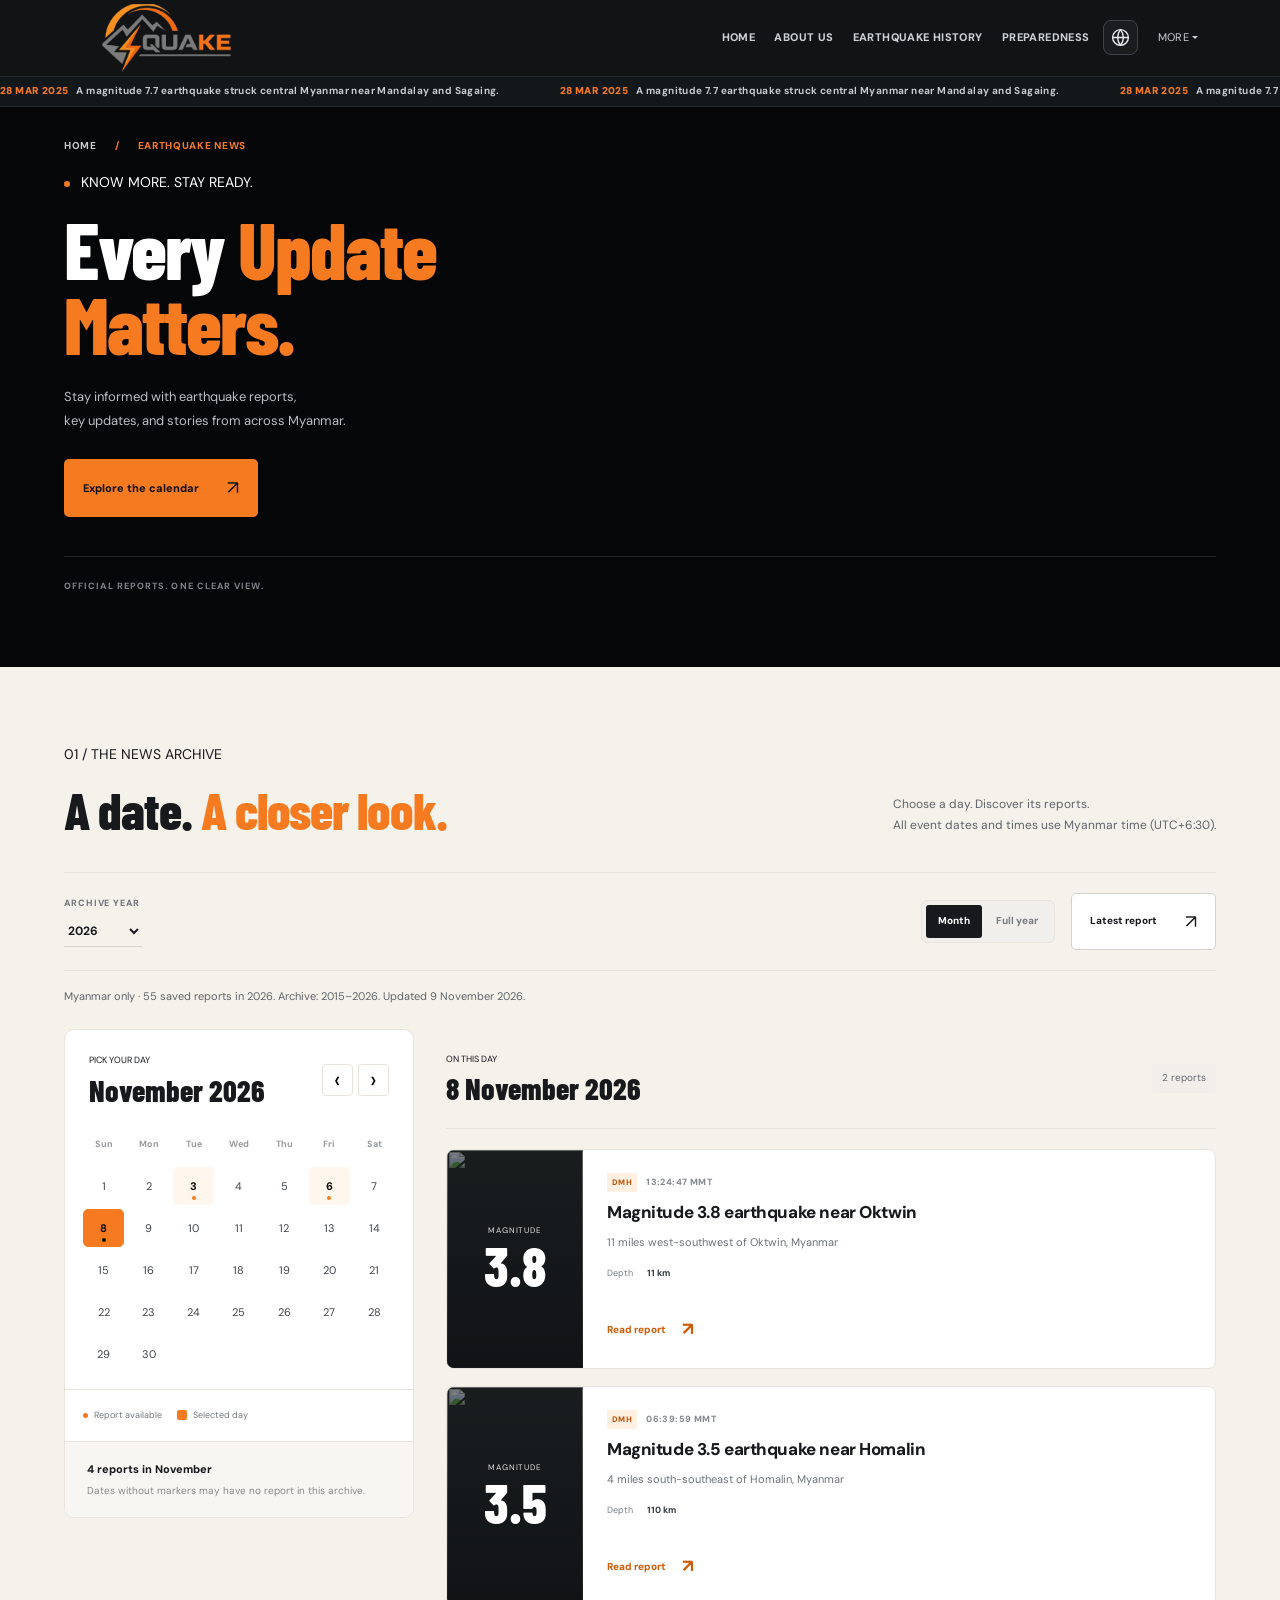
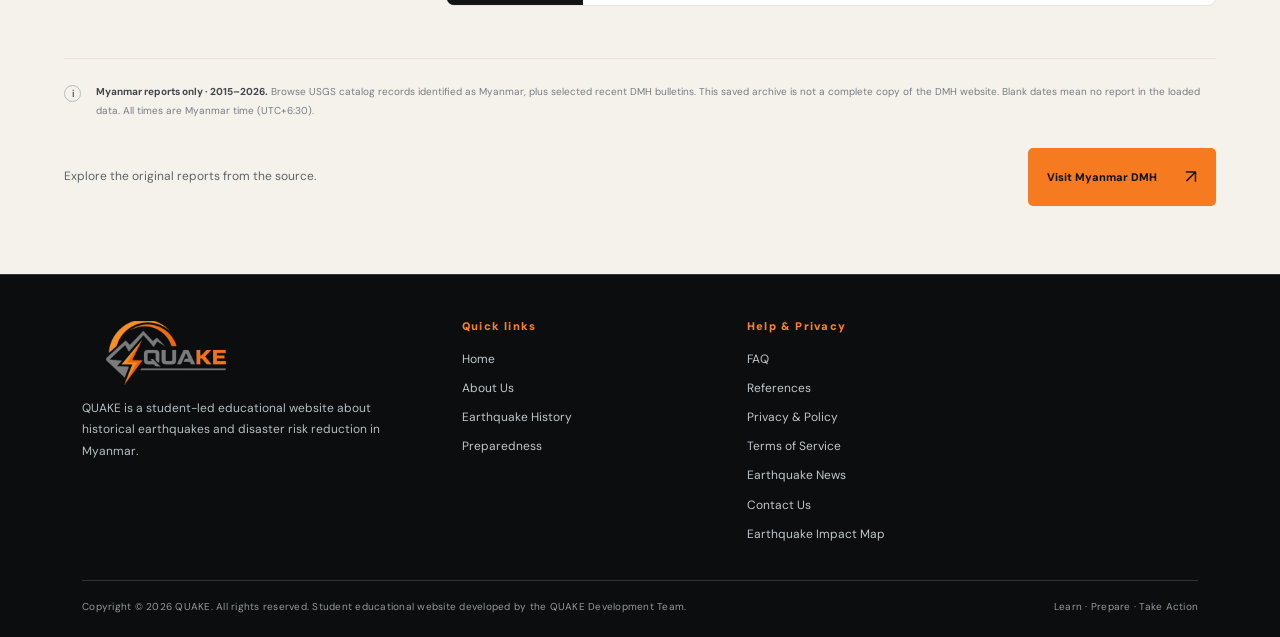
==== earthquake-news.html @ 5ae2f091 "v1.0" ====
<!DOCTYPE html>
<html lang="en">
<head>
  <link href="https://cdn.jsdelivr.net/npm/bootstrap@5.3.3/dist/css/bootstrap.min.css" rel="stylesheet">

  <meta charset="UTF-8"/>
  <meta name="viewport" content="width=device-width, initial-scale=1.0"/>
  <meta name="description" content="Explore Myanmar earthquake reports by date with the QUAKE news calendar."/>
  <title>Earthquake News | QUAKE</title>

  <!-- Fonts and page styles -->
  <link rel="preconnect" href="https://fonts.googleapis.com"/>
  <link rel="preconnect" href="https://fonts.gstatic.com" crossorigin/>
  <link href="https://fonts.googleapis.com/css2?family=Barlow+Condensed:wght@600;700;800;900&amp;family=DM+Sans:wght@400;500;600;700;800&amp;display=swap" rel="stylesheet"/>
  <link href="earthquake-news.css" rel="stylesheet"/>

  <!-- Load the report data before the calendar functions. -->
  <script src="earthquake-data.js" defer></script>
  <script src="earthquake-news.js" defer></script>
  <link href="site-shell.css" rel="stylesheet">
  <link href="Fav.png" rel="icon" type="image/png">
  <script src="site-shell.js" defer></script>
  <script src="new-page-translations.js" defer></script>
</head>

<body data-page="earthquake-news.html">
<header class="site-header" id="quakeHeader">
      <nav aria-label="Main navigation" class="navbar navbar-expand-lg navbar-dark" data-i18n-aria="navLabel">
        <div class="container site-container quake-nav-shell">
          <a aria-label="QUAKE homepage" class="navbar-brand brand-slot" href="index.html">
            <img alt="QUAKE logo" class="brand-logo" src="PBL_Logo_trim.png"/>
          </a>
          <button aria-controls="mainNavbar" aria-expanded="false" aria-label="Toggle navigation" class="navbar-toggler custom-toggler" data-bs-target="#mainNavbar" data-bs-toggle="collapse" type="button">
            <span class="navbar-toggler-icon"></span>
          </button>
          <div class="collapse navbar-collapse" id="mainNavbar">
            <ul class="navbar-nav ms-auto align-items-lg-center">
              <li class="nav-item">
                <a class="nav-link" data-i18n="navHome" data-shell-key="home" href="index.html">Home</a>
              </li>
              <li class="nav-item">
                <a class="nav-link" data-i18n="navAbout" data-shell-key="about" href="about.html">About Us</a>
              </li>
              <li class="nav-item">
                <a class="nav-link" data-i18n="navHistory" data-shell-key="history" href="earthquake-history.html">Earthquake History</a>
              </li>
              <li class="nav-item nav-item--with-language">
                <a class="nav-link" data-i18n="navPreparedness" data-shell-key="preparedness" href="preparedness.html">Preparedness</a>
                <div aria-label="Language selector" class="lang-picker">
                  <button aria-expanded="false" aria-label="Change language" class="lang-button" type="button">
                    <svg aria-hidden="true" class="language-icon" focusable="false" viewbox="0 0 24 24">
                      <circle cx="12" cy="12" r="9"></circle>
                      <path d="M3 12h18M12 3a14 14 0 0 1 0 18M12 3a14 14 0 0 0 0 18"></path>
                    </svg>
                  </button>
                  <div aria-label="Language options" class="lang-menu" role="menu">
                    <button aria-checked="true" class="lang-option active" data-lang="en" role="menuitemradio" type="button">
                      <svg aria-hidden="true" class="flag flag--gb" focusable="false" viewbox="0 0 24 16">
                        <rect fill="#012169" height="16" width="24"></rect>
                        <path d="M0 0h3.5L24 12.5V16h-3.5L0 3.5zM24 0h-3.5L0 12.5V16h3.5L24 3.5z" fill="#fff"></path>
                        <path d="M0 0h1.7L24 13.6V16h-1.7L0 2.4zM24 0h-1.7L0 13.6V16h1.7L24 2.4z" fill="#c8102e"></path>
                        <path d="M9 0h6v16H9zM0 5h24v6H0z" fill="#fff"></path>
                        <path d="M10.2 0h3.6v16h-3.6zM0 6.2h24v3.6H0z" fill="#c8102e"></path></svg><span>English</span>
                    </button>
                    <button aria-checked="false" class="lang-option" data-lang="mm" role="menuitemradio" type="button">
                      <svg aria-hidden="true" class="flag flag--mm" focusable="false" viewbox="0 0 24 16">
                        <rect fill="#fecb00" height="5.34" width="24"></rect>
                        <rect fill="#34b233" height="5.34" width="24" y="5.33"></rect>
                        <rect fill="#ea2839" height="5.34" width="24" y="10.66"></rect>
                        <path d="m12 2.8 2.1 4.25 4.7.68-3.4 3.32.8 4.68-4.2-2.2-4.2 2.2.8-4.68-3.4-3.32 4.7-.68z" fill="#fff"></path></svg><span>Myanmar</span>
                    </button>
                  </div>
                </div>
              </li>
              <li class="nav-item dropdown">
                <button aria-expanded="false" class="nav-link dropdown-toggle" data-bs-toggle="dropdown" data-i18n="navMore" data-shell-key="more" id="moreMenu" type="button">
                  More
                </button>
                <ul aria-labelledby="moreMenu" class="dropdown-menu dropdown-menu-end">
                  <li>
                    <a class="dropdown-item" data-i18n="navFaq" data-shell-key="faq" href="faq.html">FAQ</a>
                  </li>
                  <li>
                    <a class="dropdown-item" data-i18n="navReferences" data-shell-key="references" href="references.html">References</a>
                  </li>
                  <li>
                    <a class="dropdown-item" data-i18n="navPrivacy" data-shell-key="privacy" href="privacy-policy.html">Privacy &amp; Policy</a>
                  </li>
                  <li><a aria-current="page" class="dropdown-item active" data-shell-key="news" href="earthquake-news.html">Earthquake News</a></li>
                  <li><a class="dropdown-item" data-shell-key="contact" href="contact.html">Contact Us</a></li>
                </ul>
              </li>
            </ul>
          </div>
        </div>
      </nav>
      <div aria-label="Historical earthquake fact" class="news-ticker">
        <div class="news-ticker-track">
          <span><strong>28 MAR 2025</strong> A magnitude 7.7 earthquake struck
            central Myanmar near Mandalay and Sagaing.</span><span aria-hidden="true"><strong>28 MAR 2025</strong> A magnitude 7.7 earthquake struck
            central Myanmar near Mandalay and Sagaing.</span>
        </div>
      </div>
    </header>
  <main>
    <!-- HERO: JavaScript fades between these images automatically. -->
    <section class="news-hero" aria-labelledby="heroTitle">
      <div class="hero-images" aria-hidden="true">
        <div
          class="hero-image is-active"
          style="background-image: url(img/report-3.jpg)"
        ></div>
        <div
          class="hero-image"
          style="background-image: url('img/report-1.jpg')"
        ></div>
        <div
          class="hero-image"
          style="background-image: url('img/report-2.jpg')"
        ></div>
      </div>

      <div class="wrap hero-content">
        <div class="breadcrumb">
          <a href="index.html">Home</a>
          <span>/</span>
          <span>Earthquake News</span>
        </div>

        <p class="eyebrow">
          <span class="dot" aria-hidden="true"></span>
          KNOW MORE. STAY READY.
        </p>

        <h1 id="heroTitle">
          Every <em>Update<br/>Matters.</em>
        </h1>

        <p class="hero-description">
          Stay informed with earthquake reports,<br class="desktop-break"/>
          key updates, and stories from across Myanmar.
        </p>

        <a class="button orange" href="#archive">
          Explore the calendar
          <span aria-hidden="true">↗</span>
        </a>

        <div class="hero-bottom">
          <span>OFFICIAL REPORTS. ONE CLEAR VIEW.</span>
        </div>
      </div>
    </section>

    <!-- ARCHIVE HEADING AND CONTROLS -->
    <section class="archive-section wrap" id="archive" aria-labelledby="archiveTitle">
      <div class="section-intro">
        <div>
          <p class="eyebrow">01 / THE NEWS ARCHIVE</p>
          <h2 id="archiveTitle">A date. <span>A closer look.</span></h2>
        </div>

        <p>
          Choose a day. Discover its reports.<br/>
          All event dates and times use Myanmar time (UTC+6:30).
        </p>
      </div>

      <div class="archive-toolbar">
        <div class="field">
          <label for="yearSelect">Archive year</label>
          <select id="yearSelect">
            <option>2026</option>
            <option>2025</option>
            <option>2024</option>
            <option>2023</option>
            <option>2022</option>
            <option>2021</option>
            <option>2020</option>
            <option>2019</option>
            <option>2018</option>
            <option>2017</option>
            <option>2016</option>
            <option>2015</option>
          </select>
        </div>

        <div class="view-switch" role="group" aria-label="Calendar view">
          <button id="monthView" type="button" aria-pressed="true">Month</button>
          <button id="yearView" type="button" aria-pressed="false">Full year</button>
        </div>

        <button id="latestButton" class="button outline" type="button">
          Latest report
          <span aria-hidden="true">↗</span>
        </button>
      </div>

      <div class="coverage" id="coverage" role="status"></div>

      <!-- CALENDAR AND SELECTED REPORTS -->
      <div class="archive-layout">
        <aside class="calendar-panel" aria-label="Choose a report date">
          <div class="calendar-header">
            <div>
              <p class="eyebrow">PICK YOUR DAY</p>
              <h3 id="calendarHeading"></h3>
            </div>

            <div class="calendar-navigation">
              <button id="calendarPrev" type="button" aria-label="Previous month">‹</button>
              <button id="calendarNext" type="button" aria-label="Next month">›</button>
            </div>
          </div>

          <div id="calendarContainer"></div>

          <div class="calendar-legend">
            <span>
              <i class="legend-dot" aria-hidden="true"></i>
              Report available
            </span>
            <span>
              <i class="legend-selected" aria-hidden="true"></i>
              Selected day
            </span>
          </div>

          <div class="calendar-summary">
            <span id="monthCount"></span>
            <small>Dates without markers may have no report in this archive.</small>
          </div>
        </aside>

        <section class="results" aria-labelledby="resultsHeading">
          <div class="results-header">
            <div>
              <p class="eyebrow">ON THIS DAY</p>
              <h3 id="resultsHeading"></h3>
            </div>
            <span id="resultCount" class="count"></span>
          </div>

          <div id="reports" aria-live="polite" aria-atomic="true"></div>
          <div id="pagination" class="pagination" aria-label="Report pages"></div>
        </section>
      </div>

      <!-- SOURCE INFORMATION -->
      <div class="source-note">
        <span class="source-mark" aria-hidden="true">i</span>
        <p>
          <strong>Myanmar reports only · 2015–2026.</strong>
          Browse USGS catalog records identified as Myanmar, plus selected recent DMH bulletins.
          This saved archive is not a complete copy of the DMH website.
          Blank dates mean no report in the loaded data.
          All times are Myanmar time (UTC+6:30).
        </p>
      </div>

      <div class="source-link">
        <p>Explore the original reports from the source.</p>
        <a
          class="button orange"
          href="https://www.moezala.gov.mm/my/earthquake-news"
          target="_blank"
          rel="noopener noreferrer"
        >
          Visit Myanmar DMH
          <span aria-hidden="true">↗</span>
        </a>
      </div>
    </section>
  </main>

  <!-- REPORT POPUP: required by the Read report buttons. -->
  <dialog id="articleDialog" aria-labelledby="articleTitle">
    <div class="dialog-top">
      <span class="eyebrow">QUAKE / REPORT DETAILS</span>
      <button id="closeDialog" type="button" aria-label="Close report">×</button>
    </div>
    <div id="articleContent"></div>
  </dialog>

  <noscript>
    <p class="noscript">
      Enable JavaScript to use the calendar, or
      <a href="https://www.moezala.gov.mm/my/earthquake-news">read the original DMH reports</a>.
    </p>
  </noscript>
  <script src="https://cdn.jsdelivr.net/npm/bootstrap@5.3.3/dist/js/bootstrap.bundle.min.js"></script>
<footer class="site-footer" id="site-footer">
      <div class="container site-container">
        <div class="row gy-3 footer-columns">
          <div class="col-md-4">
            <a aria-label="QUAKE homepage" class="footer-brand-slot" href="index.html">
              <img alt="QUAKE logo" class="footer-brand-logo" src="PBL_Logo_trim.png"/>
            </a>
            <p>
              QUAKE is a student-led educational website about historical
              earthquakes and disaster risk reduction in Myanmar.
            </p>
          </div>
          <div class="col-6 col-md-3">
            <h3 data-shell-key="quick">QUICK LINKS</h3>
            <a data-shell-key="home" href="index.html">Home</a><a data-shell-key="about" href="about.html">About Us</a><a data-shell-key="history" href="earthquake-history.html">Earthquake History</a><a data-shell-key="preparedness" href="preparedness.html">Preparedness</a>
          </div>
          <div class="col-6 col-md-5 footer-help">
            <h3 data-shell-key="help">HELP &amp; PRIVACY</h3>
            <a data-shell-key="faq" href="faq.html">FAQ</a><a data-shell-key="references" href="references.html">References</a><a data-shell-key="privacy" href="privacy-policy.html">Privacy &amp; Policy</a><a data-shell-key="terms" href="privacy-policy.html#terms-of-service">Terms of Service</a><a data-shell-key="news" href="earthquake-news.html">Earthquake News</a><a data-shell-key="contact" href="contact.html">Contact Us</a><a data-shell-key="map" href="earthquake-map.html">Earthquake Impact Map</a>
          </div>
        </div>
        <div class="footer-bottom">
          <span>Copyright © 2026 QUAKE. All rights reserved. Student educational
            website developed by the QUAKE Development Team.</span><span data-shell-key="motto">LEARN · PREPARE · TAKE ACTION</span>
        </div>
      </div>
    </footer>
</body>
</html>
---- earthquake-news.css ----
:root {
  --orange:#f57a20;
  --ink:#17191c;
  --muted:#5f6468;
  --line:#e9e3dc;
  --dark:#101214;
  --paper:#f5f1eb;
  --soft:#f8f6f3;
  --sans:'DM Sans',Arial,sans-serif;
  --display:'Barlow Condensed',Impact,'Arial Narrow',sans-serif;
}

* {
  box-sizing:border-box;
}

html {
  scroll-behavior:smooth;
  scroll-padding-top:28px;
}

body {
  margin:0;
  background:var(--paper);
  color:var(--ink);
  font:14px/1.65 var(--sans);
}

a {
  color:inherit;
  text-decoration:none;
}

button,select {
  font:inherit;
}

button,a,select {
  -webkit-tap-highlight-color:transparent;
}

button {
  cursor:pointer;
}

button:disabled {
  opacity:.35;
  cursor:default;
}

button:focus-visible,a:focus-visible,select:focus-visible {
  outline:3px solid var(--orange);
  outline-offset:4px;
}

img {
  max-width:100%;
  display:block;
}

.wrap {
  width:min(1160px,90%);
  margin:auto;
}

.skip {
  position:fixed;
  top:-70px;
  left:20px;
  padding:12px;
  background:white;
  z-index:100;
}

.skip:focus {
  top:10px;
}

.site-header {
  background:#0a0b0d;
  color:#fff;
  border-bottom:1px solid #ffffff15;
}

.nav {
  min-height:85px;
  display:flex;
  align-items:center;
  justify-content:space-between;
  gap:40px;
}

.brand {
  font:900 38px/.9 var(--display);
  letter-spacing:-1.5px;
}

.brand span {
  color:var(--orange);
}

.nav-links {
  display:flex;
  gap:26px;
  align-items:center;
}

.nav-links a {
  font-size:11px;
  font-weight:800;
  position:relative;
  color:#c8c9cc;
}

.nav-links a:hover,.nav-links .active {
  color:#fff;
}

.nav-links .active:after {
  content:'';
  height:3px;
  background:var(--orange);
  position:absolute;
  bottom:-31px;
  left:0;
  right:0;
}

.menu-toggle {
  display:none;
}

.news-hero {
  position:relative;
  overflow:hidden;
  background:#050607;
  color:white;
  min-height:560px;
}

.hero-images {
  position:absolute;
  inset:0 0 0 40%;
  opacity:.62;
}

.hero-image {
  position:absolute;
  inset:0;
  background-position:center 62%;
  background-size:cover;
  opacity:0;
  transition:opacity 1.6s ease;
  filter:saturate(.65);
}

.hero-image.is-active {
  opacity:1;
}

.news-hero:after {
  content:'';
  position:absolute;
  inset:0;
  background:linear-gradient(90deg,#050607 4%,#050607 34%,#050607eb 44%,#05060733 85%),linear-gradient(0deg,#050607 0%,transparent 38%);
  pointer-events:none;
}

.hero-content {
  position:relative;
  z-index:1;
  padding-top:31px;
  padding-bottom:28px;
}

.breadcrumb {
  display:flex;
  gap:18px;
  font-size:10px;
  letter-spacing:.07em;
  font-weight:800;
  text-transform:uppercase;
  color:#c9cacc;
}

.breadcrumb span {
  color:var(--orange);
}



.dot {
  display:inline-block;
  width:6px;
  height:6px;
  border-radius:50%;
  background:var(--orange);
  margin-right:7px;
}

.news-hero h1 {
  font:800 clamp(64px,6.3vw,92px)/.94 var(--display);
  letter-spacing:-.025em;
  margin:15px 0 24px;
  max-width:600px;
}

.news-hero h1 em {
  font-style:normal;
  color:var(--orange);
}

.hero-description {
  font-size:13px;
  line-height:1.85;
  color:#bcbec3;
  margin-bottom:26px;
}

.button {
  display:inline-flex;
  justify-content:space-between;
  align-items:center;
  gap:28px;
  padding:12px 18px;
  font-size:11px;
  font-weight:800;
  border:1px solid transparent;
  border-radius:5px;
  min-height:44px;
}

.orange {
  background:var(--orange);
  color:#111;
}

.orange:hover {
  background:#ff9449;
}

.button span {
  font-size:19px;
  font-weight:400;
}

.hero-bottom {
  display:flex;
  align-items:center;
  justify-content:space-between;
  margin-top:39px;
  padding-top:22px;
  border-top:1px solid #ffffff20;
  color:#7f8389;
  font-size:9px;
  font-weight:700;
  letter-spacing:.12em;
}

.slide-controls {
  display:flex;
  align-items:center;
  gap:7px;
}

.slide-dot {
  border:0;
  width:19px;
  height:4px;
  padding:0;
  background:#ffffff55;
  border-radius:2px;
}

.slide-dot.selected {
  background:var(--orange);
  width:33px;
}

.pause {
  border:0;
  background:transparent;
  color:#ddd;
  font-size:10px;
  margin-left:8px;
  padding:6px;
}

.hero-image-credit {
  position:absolute;
  right:5%;
  bottom:82px;
  z-index:1;
  font-size:9px;
  color:#adb0b3;
}

.archive-section {
  padding:76px 0 68px;
}

.section-intro {
  display:flex;
  align-items:flex-end;
  justify-content:space-between;
  gap:20px;
  margin-bottom:35px;
}

.section-intro h2 {
  font:800 52px/1.05 var(--display);
  letter-spacing:-.02em;
  margin:0;
}

.section-intro h2 span {
  color:var(--orange);
}

.section-intro>p {
  font-size:12px;
  color:var(--muted);
  margin:0;
  line-height:1.8;
}

.archive-toolbar {
  display:flex;
  gap:16px;
  align-items:center;
  padding:20px 0;
  border-top:1px solid var(--line);
  border-bottom:1px solid var(--line);
}

.field label {
  display:block;
  font-size:9px;
  text-transform:uppercase;
  letter-spacing:.1em;
  font-weight:800;
  color:#72757a;
  margin-bottom:5px;
}

select {
  border:0;
  border-bottom:1px solid #d5d3d0;
  padding:6px 28px 6px 0;
  background:transparent;
  color:var(--ink);
  font-size:12px;
  font-weight:700;
  max-width:100%;
}

.field {
  min-width:108px;
}

.source-field {
  flex:1;
}

.view-switch {
  display:flex;
  background:#f1efec;
  border:1px solid var(--line);
  padding:4px;
  border-radius:6px;
  gap:2px;
}

.view-switch button {
  border:0;
  border-radius:3px;
  background:transparent;
  padding:8px 12px;
  font-size:10px;
  font-weight:800;
  color:#797d80;
}

.view-switch button[aria-pressed=true] {
  color:#fff;
  background:var(--ink);
}

.outline {
  border-color:#d6d1c9;
  background:#fff;
  color:var(--ink);
  font-size:10px;
}

.outline:hover {
  border-color:var(--orange);
}

.coverage {
  font-size:11px;
  color:var(--muted);
  padding:16px 0 24px;
}

.coverage strong {
  color:var(--ink);
}

.archive-layout {
  display:grid;
  grid-template-columns:350px 1fr;
  gap:35px;
  align-items:start;
}

.calendar-panel {
  border:1px solid var(--line);
  border-radius:10px;
  overflow:hidden;
  background:#fff;
}

.calendar-header {
  padding:25px 24px 16px;
  display:flex;
  align-items:center;
  justify-content:space-between;
}

.calendar-header .eyebrow {
  font-size:9px;
  margin-bottom:6px;
}

.calendar-header h3 {
  font:800 30px/1.1 var(--display);
  margin:0;
}

.calendar-navigation {
  display:flex;
  gap:5px;
}

.calendar-navigation button {
  width:31px;
  height:32px;
  border:1px solid var(--line);
  background:white;
  border-radius:4px;
  font-size:24px;
  line-height:1;
}

.calendar-navigation button:hover {
  border-color:var(--orange);
}

#calendarContainer {
  padding:0 18px 16px;
}

.weekdays,.dates {
  list-style:none;
  margin:0;
  padding:0;
  display:grid;
  grid-template-columns:repeat(7,minmax(0,1fr));
  gap:4px;
}

.weekdays {
  grid-template-columns:repeat(7,minmax(0,1fr));
  margin-bottom:8px;
}

.weekdays li {
  text-align:center;
  font-size:9px;
  font-weight:700;
  color:#979a9d;
  padding:7px 0;
}

.dates {
  grid-template-columns:repeat(7,minmax(0,1fr));
}

.dates li {
  min-width:0;
}

.day {
  position:relative;
  display:block;
  width:100%;
  height:38px;
  border:1px solid transparent;
  background:none;
  border-radius:5px;
  color:#3e4348;
  font-size:11px;
}

.day:hover {
  background:#fff2e7;
  border-color:#f7c6a2;
}

.day.has-report {
  font-weight:800;
  color:#111;
  background:#fff6ed;
}

.day.has-report:after {
  content:'';
  position:absolute;
  width:4px;
  height:4px;
  background:var(--orange);
  border-radius:50%;
  bottom:4px;
  left:calc(50% - 2px);
}

.day[aria-pressed=true] {
  background:var(--orange);
  color:#111;
  border-color:var(--orange);
}

.day[aria-pressed=true]:after {
  background:#111;
}

.day.today {
  box-shadow:inset 0 0 0 1px #606369;
}

.calendar-legend {
  padding:18px;
  border-top:1px solid var(--line);
  display:flex;
  gap:15px;
  font-size:9px;
  color:#74787c;
}

.calendar-legend span {
  display:flex;
  align-items:center;
  gap:6px;
}

.legend-dot {
  width:5px;
  height:5px;
  border-radius:50%;
  background:var(--orange);
}

.legend-selected {
  width:10px;
  height:10px;
  border-radius:2px;
  background:var(--orange);
}

.calendar-summary {
  padding:18px 22px;
  background:var(--soft);
  border-top:1px solid var(--line);
}

.calendar-summary>span {
  display:block;
  font-size:11px;
  font-weight:800;
}

.calendar-summary small {
  display:block;
  font-size:10px;
  color:#85888b;
  line-height:1.7;
  margin-top:4px;
}

.results-header {
  display:flex;
  justify-content:space-between;
  align-items:center;
  padding:4px 0 20px;
  border-bottom:1px solid var(--line);
  margin-bottom:20px;
}

.results-header .eyebrow {
  margin-bottom:5px;
  font-size:9px;
}

.results-header h3 {
  font:800 31px/1.1 var(--display);
  margin:0;
}

.count {
  background:#f2efeb;
  color:#666a70;
  padding:6px 10px;
  font-size:10px;
  border-radius:4px;
  white-space:nowrap;
}

.report-card {
  border:1px solid var(--line);
  border-radius:8px;
  overflow:hidden;
  display:grid;
  grid-template-columns:136px 1fr;
  margin-bottom:17px;
  background:white;
  animation:appear .3s ease;
}

.report-visual {
  background:#191d1e;
  position:relative;
  min-height:218px;
  display:flex;
  align-items:center;
  justify-content:center;
  overflow:hidden;
}

.report-visual img {
  height:100%;
  width:100%;
  object-fit:cover;
  position:absolute;
  inset:0;
  opacity:.45;
}

.report-visual:after {
  content:'';
  position:absolute;
  inset:0;
  background:linear-gradient(0deg,#101214e6,transparent);
}

.mag {
  z-index:1;
  position:relative;
  color:white;
  text-align:center;
}

.mag small {
  display:block;
  font-size:8px;
  letter-spacing:.12em;
  color:#e1e1e1;
}

.mag strong {
  font:800 55px/1.05 var(--display);
}

.report-content {
  padding:23px 24px;
}

.report-meta {
  font-size:9px;
  font-weight:800;
  color:#85888d;
  letter-spacing:.045em;
  display:flex;
  gap:9px;
  align-items:center;
}

.source-tag {
  color:#ba5205;
  background:#fff0e2;
  padding:3px 5px;
  font-size:8px;
}

.report-content h4 {
  font-size:17px;
  line-height:1.4;
  margin:9px 0 8px;
  font-weight:800;
  letter-spacing:-.025em;
}

.report-content>p {
  font-size:11px;
  color:#6d7278;
  margin:0 0 13px;
  line-height:1.8;
}

.card-facts {
  display:flex;
  gap:14px;
  font-size:9px;
  color:#7a7e84;
  margin-bottom:17px;
}

.card-facts strong {
  color:#33383f;
}

.read-more {
  border:0;
  background:none;
  padding:0;
  color:#cf5c08;
  font-size:10px;
  font-weight:800;
  display:flex;
  gap:16px;
  align-items:center;
}

.read-more span {
  font-size:18px;
}

.empty-state {
  border:1px dashed #dad4cc;
  border-radius:8px;
  padding:48px 35px;
  text-align:center;
  background:var(--soft);
}

.empty-state .empty-symbol {
  font:700 42px var(--display);
  color:#c3bcb4;
}

.empty-state h4 {
  font-size:18px;
  margin:15px 0 8px;
}

.empty-state p {
  font-size:12px;
  color:var(--muted);
  max-width:340px;
  margin:0 auto 20px;
}

.source-note {
  display:flex;
  gap:15px;
  border-top:1px solid var(--line);
  padding-top:23px;
  margin-top:35px;
}

.source-note p {
  margin:0;
  font-size:10px;
  color:#777d83;
  line-height:1.9;
}

.source-note strong {
  color:#41464c;
}

.source-mark {
  border:1px solid #b8bcc1;
  border-radius:50%;
  width:17px;
  height:17px;
  display:inline-grid;
  place-items:center;
  flex:none;
  font-size:10px;
  margin-top:3px;
}

.closing {
  background:#101214;
  color:#fff;
  border-top:3px solid var(--orange);
}

.closing-inner {
  padding:49px 0;
  display:flex;
  align-items:center;
  justify-content:space-between;
  gap:30px;
}

.closing h2 {
  font:800 50px/.98 var(--display);
  margin:0;
}

.closing h2 span {
  color:var(--orange);
}

.closing p:not(.eyebrow) {
  font-size:12px;
  line-height:1.9;
  color:#aeb2b9;
  margin:0 0 20px;
}

footer {
  background:#090a0c;
  color:white;
}

.footer-inner {
  display:flex;
  justify-content:space-between;
  align-items:center;
  padding:32px 0;
}

.footer-inner .brand {
  font-size:30px;
}

.footer-inner p {
  font-size:9px;
  color:#7f858c;
  margin:10px 0 0;
}

.footer-links {
  display:flex;
  gap:25px;
  font-size:10px;
  color:#b5b8bd;
}

.year-grid {
  display:grid;
  grid-template-columns:repeat(3,minmax(0,1fr));
  gap:28px 22px;
}

.mini-month h4 {
  font-size:12px;
  margin:0 0 8px;
}

.mini-month .day {
  height:27px;
  font-size:9px;
}

.mini-month .weekdays li {
  font-size:8px;
  padding:0;
}

.mini-month .dates,.mini-month .weekdays {
  gap:1px;
}

.mini-month .day.has-report:after {
  width:3px;
  height:3px;
  bottom:2px;
}

.archive-layout.year-layout {
  grid-template-columns:1fr;
}

.year-layout .calendar-panel {
  padding-bottom:5px;
}

.year-layout #calendarContainer {
  padding:10px 25px 25px;
}

.year-layout .results {
  max-width:100%;
}

.year-layout #reports {
  display:grid;
  grid-template-columns:repeat(2,minmax(0,1fr));
  gap:18px;
}

.year-layout .report-card {
  margin:0;
}

.year-layout .empty-state {
  grid-column:1/-1;
}

.year-layout .calendar-legend {
  justify-content:flex-start;
}

.year-layout .calendar-summary {
  display:none;
}

.pagination {
  display:flex;
  gap:8px;
  justify-content:flex-end;
  margin-top:16px;
}

.pagination button {
  border:1px solid var(--line);
  background:white;
  border-radius:4px;
  min-width:32px;
  min-height:32px;
  font-size:11px;
}

.pagination button[aria-current=page] {
  background:var(--ink);
  color:white;
}

dialog {
  border:0;
  border-radius:12px;
  padding:27px;
  width:min(720px,92vw);
  max-height:88vh;
  color:var(--ink);
  box-shadow:0 24px 100px #0005;
}

dialog::backdrop {
  background:#07090bd1;
  backdrop-filter:blur(5px);
}

.dialog-top {
  display:flex;
  align-items:center;
  justify-content:space-between;
  margin-bottom:18px;
}

.dialog-top .eyebrow {
  margin:0;
}

.dialog-top button {
  border:1px solid var(--line);
  background:#fff;
  border-radius:50%;
  width:34px;
  height:34px;
  font-size:22px;
}

#articleTitle {
  font:800 40px/1.1 var(--display);
  margin:16px 0;
}

.article-text {
  font-size:13px;
  color:#666c73;
  line-height:1.9;
}

.detail-grid {
  display:grid;
  grid-template-columns:repeat(3,minmax(0,1fr));
  border:1px solid var(--line);
  border-radius:6px;
  overflow:hidden;
  margin:22px 0;
}

.detail-grid div {
  padding:14px;
  border-bottom:1px solid var(--line);
  background:var(--soft);
}

.detail-grid dt {
  color:#888d93;
  font-size:9px;
  text-transform:uppercase;
  letter-spacing:.06em;
}

.detail-grid dd {
  font-weight:800;
  font-size:12px;
  margin:5px 0 0;
}

.bulletin-image {
  border-radius:6px;
  width:100%;
  margin:20px 0;
}

.article-source {
  font-size:10px;
  color:#848a91;
}

.dialog-link {
  margin-top:10px;
}

.noscript {
  padding:30px;
  text-align:center;
}

.noscript a {
  color:#c55b11;
  text-decoration:underline;
}

@keyframes appear {
  from {
    opacity:0;
    transform:translateY(8px);
  }
  to {
    opacity:1;
    transform:translateY(0);
  }
}

@media(min-width:1500px) {
  .news-hero {
    min-height:620px;
  }
  .hero-content {
    padding-top:40px;
  }
  .hero-content>.eyebrow {
    margin-top:55px;
  }
  .hero-bottom {
    margin-top:58px;
  }
}

@media(max-width:1000px) {
  .nav-links {
    gap:16px;
  }
  .archive-layout {
    grid-template-columns:310px 1fr;
    gap:24px;
  }
  .report-card {
    grid-template-columns:100px 1fr;
  }
  .report-content {
    padding:20px 18px;
  }
  .section-intro h2 {
    font-size:44px;
  }
  .nav-links a {
    font-size:10px;
  }
  .archive-toolbar {
    gap:12px;
  }
  .hero-image-credit {
    display:none;
  }
}

@media(max-width:760px) {
  .nav {
    min-height:72px;
    flex-wrap:wrap;
    gap:0;
  }
  .menu-toggle {
    display:flex;
    align-items:center;
    gap:12px;
    background:none;
    border:1px solid #ffffff30;
    color:white;
    border-radius:5px;
    padding:8px 13px;
    font-size:11px;
  }
  .nav-links {
    display:none;
    width:100%;
    padding:24px 0;
    flex-direction:column;
    align-items:flex-start;
    gap:20px;
  }
  .nav-links.open {
    display:flex;
  }
  .nav-links .active:after {
    bottom:-7px;
  }
  .nav-links a {
    font-size:12px;
  }
  .news-hero {
    min-height:540px;
  }
  .hero-images {
    left:15%;
    opacity:.4;
  }
  .news-hero:after {
    background:linear-gradient(90deg,#050607f5,#050607a6 55%,#05060755),linear-gradient(0deg,#050607,transparent 60%);
  }
  .news-hero h1 {
    font-size:75px;
  }
  .hero-content>.eyebrow {
    margin-top:42px;
  }
  .hero-bottom {
    font-size:7px;
  }
  .hero-bottom>span {
    max-width:150px;
  }
  .section-intro {
    display:block;
  }
  .section-intro>p {
    margin-top:20px;
    font-size:11px;
  }
  .archive-section {
    padding-top:48px;
  }
  .archive-toolbar {
    flex-wrap:wrap;
    justify-content:space-between;
    gap:18px;
  }
  .source-field {
    flex:1;
    min-width:180px;
  }
  .view-switch {
    margin-right:auto;
  }
  .archive-layout {
    grid-template-columns:1fr;
    gap:30px;
  }
  .calendar-panel {
    width:100%;
  }
  .day {
    height:42px;
    font-size:12px;
  }
  .results-header h3 {
    font-size:30px;
  }
  .report-card {
    grid-template-columns:110px 1fr;
  }
  .calendar-header {
    padding-top:22px;
  }
  .year-grid {
    grid-template-columns:repeat(2,minmax(0,1fr));
    gap:26px 14px;
  }
  .year-layout #calendarContainer {
    padding:10px 16px 24px;
  }
  .year-layout #reports {
    grid-template-columns:1fr;
  }
  .closing-inner {
    align-items:flex-start;
    flex-direction:column;
    padding:40px 0;
  }
  .closing h2 {
    font-size:47px;
  }
  .footer-inner {
    align-items:flex-start;
    gap:30px;
    flex-direction:column;
  }
  .footer-links {
    gap:18px;
    font-size:9px;
  }
  .hero-description {
    font-size:12px;
  }
  .detail-grid {
    grid-template-columns:repeat(2,minmax(0,1fr));
  }
  #articleTitle {
    font-size:33px;
  }
  dialog {
    padding:22px;
  }
  .card-facts {
    gap:10px;
    flex-wrap:wrap;
  }
  .report-content h4 {
    font-size:16px;
  }
}

@media(prefers-reduced-motion:reduce) {
  html {
    scroll-behavior:auto;
  }
  *,*:before,*:after {
    animation:none!important;
    transition:none!important;
  }
}

[hidden] {
  display:none!important;
}


/* controls above the calendar */
.archive-toolbar .view-switch {
  margin-left: auto;
}

/* long report lists easier to read */
.results-actions {
  display: flex;
  justify-content: flex-end;
  gap: 8px;
  margin-top: 18px;
}

.page-label {
  align-self: center;
  font-size: 11px;
  color: var(--muted);
}

@media (max-width: 760px) {
  .archive-toolbar .view-switch {
    margin-left: 0;
  }
}

.mini-month .weekdays li {
  font-size: 7px;
}

/* Keep the calendar and results aligned at every screen size. */
.archive-layout {
  grid-template-columns: minmax(280px, 350px) minmax(0, 1fr);
  gap: 32px;
}

.calendar-panel,
.results,
.report-content {
  min-width: 0;
}

.calendar-header,
.results-header {
  min-height: 100px;
  padding: 22px 24px;
  margin: 0;
  align-items: center;
}

.results-header {
  padding-right: 0;
  padding-left: 0;
  margin-bottom: 20px;
  gap: 16px;
}

.results-header h3,
.calendar-header h3 {
  font-size: 30px;
  line-height: 1.15;
}

.report-card {
  grid-template-columns: 136px minmax(0, 1fr);
}

.report-content {
  display: flex;
  flex-direction: column;
  align-items: flex-start;
}

.report-content .read-more {
  margin-top: auto;
}

.report-content h4,
#articleTitle {
  overflow-wrap: anywhere;
}

.source-link {
  display: flex;
  align-items: center;
  justify-content: space-between;
  gap: 24px;
  padding-top: 28px;
}

.source-link p {
  margin: 0;
  color: var(--muted);
  font-size: 12px;
}

/* Prevent the page behind the report popup from scrolling. */
body:has(dialog[open]) {
  overflow: hidden;
}

@media (max-width: 1000px) {
  .archive-layout {
    grid-template-columns: minmax(270px, 310px) minmax(0, 1fr);
    gap: 24px;
  }

  .report-card {
    grid-template-columns: 100px minmax(0, 1fr);
  }
}

@media (max-width: 760px) {
  .archive-layout {
    grid-template-columns: minmax(0, 1fr);
  }

  .archive-toolbar {
    display: grid;
    grid-template-columns: minmax(0, 1fr) auto;
    align-items: end;
  }

  .archive-toolbar .view-switch {
    margin: 0;
  }

  #latestButton {
    grid-column: 1 / -1;
    justify-content: center;
  }

  .source-link {
    flex-direction: column;
    align-items: flex-start;
  }

  .calendar-header,
  .results-header {
    min-height: 90px;
  }

  .report-card {
    grid-template-columns: 90px minmax(0, 1fr);
  }

  .report-content {
    padding: 18px 14px;
  }

  .results-header h3 {
    font-size: 27px;
  }
}
---- site-shell.css ----
@import url("https://fonts.googleapis.com/css2?family=Noto+Sans+Myanmar:wght@400;500;600;700;800&display=swap");

/* QUAKE / one consistent site-wide header and footer */
#quakeHeader.site-header {
  position: sticky;
  top: 0;
  z-index: 1050;
  background: rgba(10, 12, 14, 0.97);
  border-bottom: 1px solid #25282a;
  backdrop-filter: blur(14px);
}
#quakeHeader .navbar {
  min-height: 76px;
  padding: 0;
  overflow: visible;
}
#quakeHeader .quake-nav-shell {
  position: relative;
  display: flex;
  align-items: center;
  gap: 16px;
  min-height: 76px;
}
#quakeHeader .brand-slot {
  width: 169px;
  min-width: 169px;
  flex: 0 0 169px;
  height: 76px;
  display: flex;
  align-items: center;
  justify-content: flex-start;
  overflow: visible;
  margin: 0;
  padding: 0;
}
#quakeHeader .brand-logo {
  position: static !important;
  display: block !important;
  width: 170px !important;
  height: 74px !important;
  max-height: 74px !important;
  max-width: 170px !important;
  object-fit: contain !important;
  transform: none !important;
  filter: none !important;
}
#quakeHeader .navbar-collapse {
  min-width: 0;
}
#quakeHeader .navbar-nav {
  display: flex;
  align-items: center;
  gap: clamp(11px, 1.5vw, 24px);
  margin-left: auto !important;
}
#quakeHeader .navbar-nav > .nav-item {
  min-width: 0;
}
#quakeHeader .nav-link {
  color: #cbd0d3 !important;
  font-family: "DM Sans", Arial, sans-serif;
  font-size: 11px !important;
  line-height: 1.4 !important;
  font-weight: 800;
  letter-spacing: 0.035em !important;
  padding: 12px 0 !important;
  text-transform: uppercase;
  transition: color 0.2s ease;
  white-space: nowrap;
  transform: none !important;
}
#quakeHeader .nav-link:hover,
#quakeHeader .nav-link.active,
#quakeHeader .dropdown.show > .nav-link {
  color: #f57a20 !important;
}
#quakeHeader .nav-item--with-language {
  display: flex;
  align-items: center;
  justify-content: space-between;
  gap: 14px;
}
#quakeHeader .lang-picker {
  position: relative;
  margin: 0;
  flex: none;
}
#quakeHeader .lang-button {
  width: 35px;
  height: 35px;
  display: grid;
  place-items: center;
  border: 1px solid #3e4449;
  border-radius: 8px;
  background: #1a1c1e;
  color: #e6eaec;
  transition:
    border-color 0.2s,
    background 0.2s;
}
#quakeHeader .lang-button:hover,
#quakeHeader .lang-button[aria-expanded="true"] {
  border-color: #f57a20;
  background: #28211c;
}
#quakeHeader .language-icon {
  display: block;
  width: 21px;
  height: 21px;
  fill: none;
  stroke: currentColor;
  stroke-width: 1.6;
  stroke-linecap: round;
  stroke-linejoin: round;
}
#quakeHeader .lang-menu {
  position: absolute;
  top: calc(100% + 10px);
  right: 0;
  min-width: 174px;
  background: #1d2023;
  color: #fff;
  border: 1px solid #393d41;
  border-radius: 9px;
  box-shadow: 0 15px 34px rgba(0, 0, 0, 0.35);
  padding: 6px;
  opacity: 0;
  visibility: hidden;
  pointer-events: none;
  transform: translateY(-7px);
  transition:
    opacity 0.16s,
    transform 0.16s,
    visibility 0.16s;
  z-index: 1080;
}
#quakeHeader .lang-picker.is-open .lang-menu {
  opacity: 1;
  visibility: visible;
  pointer-events: auto;
  transform: translateY(0);
}
#quakeHeader .lang-option {
  width: 100%;
  border: 0;
  text-align: left;
  cursor: pointer;
  color: #d6dbde;
  background: transparent;
  border-radius: 6px;
  display: flex;
  align-items: center;
  gap: 10px;
  font-size: 12px;
  min-height: 37px;
  padding: 7px 10px;
}
#quakeHeader .lang-option:hover,
#quakeHeader .lang-option.active {
  color: #ffa35b;
  background: #30251f;
}
#quakeHeader .flag {
  width: 24px;
  height: 16px;
  flex: 0 0 24px;
  display: block;
  overflow: hidden;
  border-radius: 2px;
}
#quakeHeader .navbar-toggler {
  margin-left: auto;
  border: 1px solid #45494d;
  background: #1e2022;
  padding: 8px 10px;
  border-radius: 7px;
  box-shadow: none !important;
  flex: 0 0 auto;
}
#quakeHeader .navbar-toggler-icon {
  width: 22px;
  height: 22px;
}
#quakeHeader .nav-item.dropdown {
  position: relative;
}
#quakeHeader button.nav-link.dropdown-toggle {
  border: 0;
  background: none;
  text-align: left;
  font: inherit;
  cursor: pointer;
}
#quakeHeader .dropdown-menu {
  min-width: 218px;
  background: #1a1d20;
  border: 1px solid #34393d;
  border-radius: 9px;
  padding: 7px;
  box-shadow: 0 15px 35px #0005;
}
#quakeHeader .dropdown-item {
  color: #d9dcde;
  white-space: normal;
  padding: 10px 12px;
  font-size: 11px;
  line-height: 1.45;
  border-radius: 5px;
  letter-spacing: 0.035em;
  font-weight: 800;
  text-transform: uppercase;
}
#quakeHeader .dropdown-item:hover,
#quakeHeader .dropdown-item.active,
#quakeHeader .dropdown-item:focus {
  color: #ff9b4e;
  background: #39281c;
}
#quakeHeader .news-ticker {
  position: relative;
  height: 30px;
  overflow: hidden;
  border-top: 1px solid #20282e;
  background: #121719;
  white-space: nowrap;
}
#quakeHeader .news-ticker-track {
  display: flex;
  align-items: center;
  width: max-content;
  min-height: 29px;
  padding: 0;
  animation: quake-ticker-scroll 31s linear infinite;
  will-change: transform;
}
#quakeHeader .news-ticker-track > span {
  display: inline-flex;
  align-items: center;
  flex: 0 0 auto;
  gap: 8px;
  padding-right: 60px;
  color: #c6cbce;
  font-size: 10px;
  font-weight: 700;
  letter-spacing: .04em;
}
#quakeHeader .news-ticker-track strong {
  color: #f57a20;
}
@keyframes quake-ticker-scroll {
  to { transform: translateX(-50%); }
}
#quakeHeader .lang-button:focus-visible,
#quakeHeader .navbar-toggler:focus-visible,
#quakeHeader a:focus-visible,
#quakeHeader button:focus-visible {
  outline: 2px solid #f57a20;
  outline-offset: 3px;
}
/* Shared footer */
.site-footer#site-footer {
  background: #0b0d0e;
  color: #e0e3e5;
  border-top: 1px solid #323638;
  padding: 43px 0 22px;
  position: relative;
}
.site-footer#site-footer .footer-columns {
  align-items: start;
}
.site-footer#site-footer .footer-brand-slot {
  display: flex;
  align-items: center;
  justify-content: flex-start;
  width: 170px;
  height: 70px;
  min-height: 70px;
  margin: 0 0 10px;
  padding: 0;
  overflow: visible;
}
.site-footer#site-footer .footer-brand-logo {
  display: block;
  width: 168px;
  height: 70px;
  max-height: 70px;
  object-fit: contain;
  margin: 0;
  transform: none !important;
}
.site-footer#site-footer .footer-columns p {
  color: #b6bec2;
  font-size: 12px;
  line-height: 1.8;
  max-width: 330px;
  margin: 0;
}
.site-footer#site-footer h3 {
  color: #f77f2a;
  font-size: 11px;
  font-weight: 900;
  letter-spacing: 0.11em;
  margin: 2px 0 17px;
}
.site-footer#site-footer a:not(.footer-brand-slot) {
  display: block;
  color: #c0c6ca;
  font-size: 12px;
  text-decoration: none;
  line-height: 1.6;
  margin-bottom: 10px;
  transition: color 0.15s;
}
.site-footer#site-footer a:not(.footer-brand-slot):hover {
  color: #f57a20;
}
.site-footer#site-footer .footer-bottom {
  margin-top: 26px;
  padding-top: 18px;
  border-top: 1px solid #2f3436;
  color: #92999e;
  font-size: 10px;
  line-height: 1.6;
  letter-spacing: 0.025em;
  display: flex;
  align-items: center;
  justify-content: space-between;
  gap: 22px;
  text-transform: none;
}
/* Homepage-only notice with snowfall contained inside the notice. */
.development-notice {
  position: fixed;
  z-index: 1200;
  right: max(12px, env(safe-area-inset-right));
  bottom: max(12px, env(safe-area-inset-bottom));
  width: min(340px, calc(100vw - 24px));
  overflow: hidden;
  border: 1px solid #244c78;
  border-left: 4px solid #55aaff;
  border-radius: 10px;
  background: #10233a;
  color: #eef7ff;
  box-shadow: 0 16px 44px #0008;
  animation: notice-enter 0.35s ease-out both;
}
.development-notice.is-dismissing {
  opacity: 0;
  transform: translateY(10px);
  transition: opacity 0.25s ease, transform 0.25s ease;
}
.development-notice__snow {
  position: absolute;
  z-index: 0;
  inset: 0;
  overflow: hidden;
  pointer-events: none;
  color: #b9dcff;
}
.notice-snowflake {
  position: absolute;
  top: -20px;
  left: var(--sx);
  width: var(--sz);
  height: var(--sz);
  opacity: 0.65;
  animation: snow-fall var(--dur) linear var(--delay) infinite;
}
.notice-snowflake svg {
  display: block;
  width: 100%;
  height: 100%;
}
@keyframes snow-fall {
  0% {
    transform: translate3d(0, -8px, 0) rotate(0deg);
    opacity: 0;
  }
  12% {
    opacity: 0.65;
  }
  100% {
    transform: translate3d(var(--drift), 135px, 0) rotate(220deg);
    opacity: 0;
  }
}
.development-notice__content {
  position: relative;
  z-index: 1;
  display: grid;
  grid-template-columns: 28px minmax(0, 1fr) 28px;
  align-items: center;
  gap: 10px;
  width: 100%;
  padding: 12px;
  margin: 0;
}
.development-notice__icon {
  display: grid;
  width: 28px;
  height: 28px;
  place-items: center;
  border-radius: 50%;
  background: #1d4772;
  color: #a8d5ff;
}
.development-notice__icon svg {
  width: 18px;
  height: 18px;
}
.development-notice__copy {
  display: grid;
  gap: 2px;
  min-width: 0;
  justify-items: start;
  text-align: left;
}
.development-notice__eyebrow {
  color: #a8d5ff;
  font-size: 9px;
  font-weight: 800;
  letter-spacing: 0.08em;
}
.development-notice__copy strong {
  color: #c9e5ff;
  font-size: 12px;
  line-height: 1.5;
}
.development-notice__message {
  color: #d7e8f7;
  font-size: 11px;
  line-height: 1.65;
}
.notice-brown-letter {
  color: #b8aa96;
}
.development-notice__close {
  display: grid;
  width: 28px;
  height: 28px;
  place-items: center;
  border: 1px solid #3b6288;
  border-radius: 8px;
  background: transparent;
  color: #e0efff;
  cursor: pointer;
}
.development-notice__close:hover {
  background: #1c3c5d;
}
.development-notice__close svg {
  width: 17px;
  height: 17px;
}
@keyframes notice-enter {
  from {
    opacity: 0;
    transform: translateY(-12px);
  }
  to {
    opacity: 1;
    transform: translateY(0);
  }
}
@media (min-width: 992px) {
  #quakeHeader .navbar-collapse {
    display: flex !important;
    flex: 1;
    justify-content: flex-end;
  }
}
@media (max-width: 991.98px) {
  #quakeHeader.site-header {
    position: relative;
    z-index: 1050;
  }
  #quakeHeader .navbar {
    min-height: 70px;
  }
  #quakeHeader .quake-nav-shell {
    min-height: 70px;
    flex-wrap: nowrap;
    padding-right: 0;
    padding-left: 0;
  }
  #quakeHeader .quake-nav-shell > .lang-picker {
    position: absolute;
    top: 50%;
    right: 54px;
    margin: 0;
    transform: translateY(-50%);
    z-index: 1070;
  }
  #quakeHeader .brand-slot {
    width: 155px;
    min-width: 155px;
    flex-basis: 155px;
    height: 70px;
  }
  #quakeHeader .brand-logo {
    width: 153px !important;
    height: 68px !important;
    max-width: 153px !important;
    max-height: 68px !important;
  }
  #quakeHeader .navbar-collapse {
    position: absolute !important;
    top: calc(100% + 30px) !important;
    left: -4vw !important;
    right: -4vw !important;
    flex-basis: auto !important;
    width: auto !important;
    margin: 0 !important;
    background: #101315 !important;
    border: 1px solid #2c3135 !important;
    border-top: 1px solid #34393c !important;
    border-radius: 0 0 13px 13px;
    padding: 10px 18px 17px !important;
    max-height: calc(100dvh - 101px);
    overflow-y: auto;
    overflow-x: hidden;
    box-shadow: 0 17px 25px #0006;
    z-index: 1060;
  }
  #quakeHeader .navbar-nav {
    display: flex;
    flex-direction: column;
    align-items: stretch !important;
    gap: 0 !important;
    width: 100%;
    padding: 0;
    margin: 0 !important;
  }
  #quakeHeader .navbar-nav > .nav-item {
    min-height: 49px;
    display: flex;
    flex-direction: column;
    justify-content: center;
    border-bottom: 1px solid #292e31;
    margin: 0;
    padding: 0;
  }
  #quakeHeader .nav-link {
    font-size: 12px !important;
    display: flex;
    align-items: center;
    justify-content: flex-start;
    min-height: 48px;
    padding: 12px 9px !important;
    margin: 0 !important;
    width: 100%;
    border: 0;
    text-align: left;
    white-space: normal;
  }
  #quakeHeader .nav-item--with-language {
    flex-direction: row !important;
    align-items: center !important;
    justify-content: space-between !important;
    gap: 8px !important;
    min-height: 53px;
  }
  #quakeHeader .nav-item--with-language > .nav-link {
    width: auto;
    flex: 1;
    min-width: 0;
  }
  #quakeHeader .nav-item--with-language > .lang-picker {
    margin: 0 4px 0 0 !important;
    flex: 0 0 37px;
    align-self: center;
  }
  #quakeHeader .quake-nav-shell > .lang-picker .lang-menu {
    position: absolute;
    top: calc(100% + 54px);
    right: 0;
  }
  #quakeHeader .navbar-toggler {
    margin-left: auto;
  }
  #quakeHeader .dropdown {
    align-items: stretch !important;
  }
  #quakeHeader .dropdown > .nav-link {
    justify-content: space-between;
  }
  #quakeHeader .dropdown-menu {
    position: static !important;
    float: none;
    width: 100%;
    margin: 0 0 10px !important;
    background: #1b1f22;
    border: 1px solid #2b3135;
    box-shadow: none;
    transform: none !important;
  }
  #quakeHeader .dropdown-item {
    padding: 12px 13px;
  }
  #quakeHeader .news-ticker {
    height: 30px;
  }
  .site-footer#site-footer {
    padding: 35px 0 20px;
  }
  .site-footer#site-footer .footer-bottom {
    align-items: flex-start;
    flex-direction: column;
    gap: 8px;
  }
}
html:lang(my) body,
html:lang(my) button,
html:lang(my) input,
html:lang(my) textarea,
html:lang(my) select,
html:lang(my) body * {
  font-family: "Noto Sans Myanmar", "Myanmar Text", "Segoe UI", sans-serif;
}
html:lang(my) body {
  line-height: 1.85;
}
html:lang(my) body :where(p, li, summary, label, button, a, input, textarea, select, small, strong, span, h1, h2, h3, h4, h5, h6) {
  letter-spacing: normal !important;
  text-transform: none !important;
}
html:lang(my) body :where(p, li, summary, label, button, a, input, textarea, select, small, strong, span) {
  line-height: 1.8 !important;
}
html:lang(my) body :where(h1, h2, h3, h4, h5, h6) {
  line-height: 1.5 !important;
}
html:lang(my) #quakeHeader .nav-link,
html:lang(my) #quakeHeader .dropdown-item {
  letter-spacing: 0 !important;
}
@media (max-width: 575.98px) {
  #quakeHeader .navbar-collapse {
    left: -4vw !important;
    right: -4vw !important;
    padding: 8px 16px 15px !important;
  }
  #quakeHeader .brand-slot {
    width: 148px;
    min-width: 148px;
    flex-basis: 148px;
  }
  #quakeHeader .brand-logo {
    width: 148px !important;
    max-width: 148px !important;
  }
  .site-footer#site-footer .footer-columns > .footer-help {
    width: 50%;
    max-width: 50%;
    flex: 0 0 50%;
  }
  .site-footer#site-footer .footer-columns > div:nth-child(2) {
    width: 50%;
    max-width: 50%;
    flex: 0 0 50%;
  }
  .site-footer#site-footer h3 {
    margin-top: 15px;
    font-size: 10px;
  }
  .site-footer#site-footer a:not(.footer-brand-slot) {
    font-size: 11px;
  }
}
@media (prefers-reduced-motion: reduce) {
  .development-notice,
  .development-notice.is-dismissing {
    animation: none;
    transition: none;
  }
  .notice-snowflake {
    animation: none;
    display: none;
  }
  #quakeHeader .news-ticker-track {
    animation: none !important;
  }
}
/* The progress page used a full-width .container; keep the common mobile overlay within the viewport. */
@media (max-width: 991.98px) {
  .progress-page #quakeHeader .navbar-collapse {
    left: 0 !important;
    right: 0 !important;
    width: 100% !important;
  }
}
#quakeHeader .dropdown-menu:not(.show) {
  display: none;
}
#quakeHeader .dropdown-menu.show {
  display: block;
}
/* Tiny phones: keep editorial section metadata inside the viewport, not offscreen. */
@media (max-width: 380px) {
  .faq-page .faq-group-head,
  .references-page .ref-group-heading {
    flex-wrap: wrap;
    align-items: flex-start;
    gap: 8px;
  }
  .faq-page .faq-group-head > div,
  .references-page .ref-group-heading > div {
    min-width: 0;
    max-width: 100%;
  }
  .faq-page .faq-group-head h3,
  .references-page .ref-group-heading h3 {
    font-size: clamp(25px, 8vw, 31px) !important;
    overflow-wrap: anywhere;
  }
  .faq-page .faq-section-count,
  .references-page .ref-section-count {
    margin-left: 0;
    white-space: normal;
    max-width: 100%;
    line-height: 1.5;
  }
  .references-page .ref-intro-row h2 {
    font-size: clamp(34px, 10vw, 45px) !important;
  }
  .references-page .ref-hero h1 {
    font-size: clamp(45px, 12vw, 63px) !important;
    overflow-wrap: anywhere;
  }
  .faq-page .faq-hero h1 {
    font-size: clamp(45px, 11.4vw, 57px) !important;
    overflow-wrap: anywhere;
  }
  .hero .display-heading {
    font-size: clamp(55px, 17vw, 76px) !important;
    overflow-wrap: anywhere;
  }
}
html {
  overflow-x: clip;
}
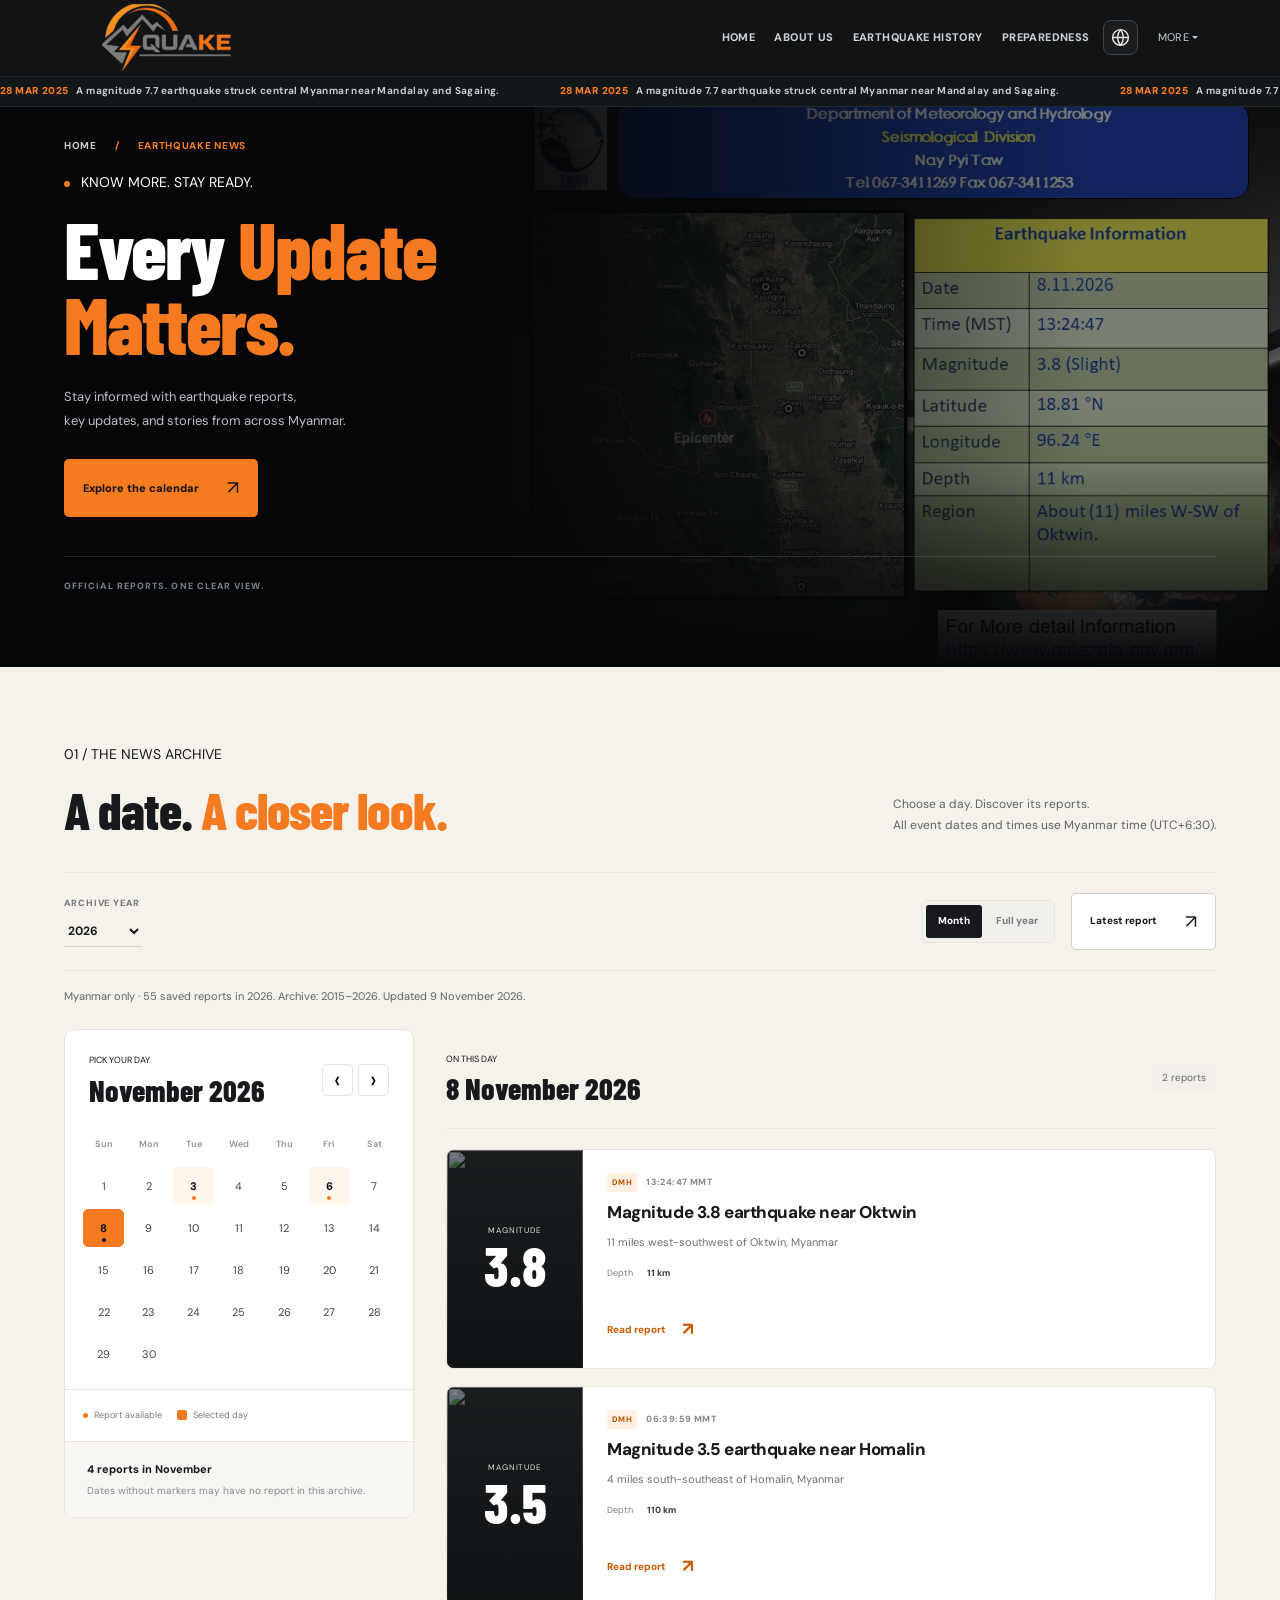
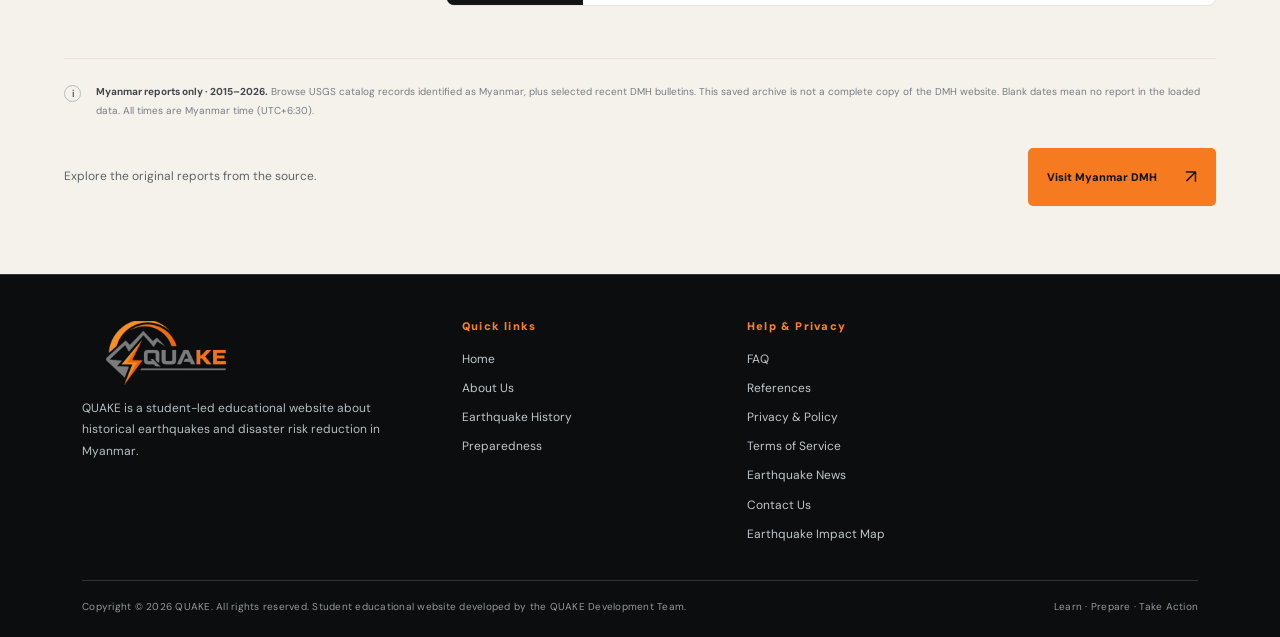
==== commit 8b8a7aa7: "Update image URLs in earthquake-news.html" ====
--- a/earthquake-news.html
+++ b/earthquake-news.html
@@ -108,15 +108,15 @@
       <div class="hero-images" aria-hidden="true">
         <div
           class="hero-image is-active"
-          style="background-image: url(img/report-3.jpg)"
+          style="background-image: url(report-3.jpg)"
         ></div>
         <div
           class="hero-image"
-          style="background-image: url('img/report-1.jpg')"
+          style="background-image: url('report-1.jpg')"
         ></div>
         <div
           class="hero-image"
-          style="background-image: url('img/report-2.jpg')"
+          style="background-image: url('report-2.jpg')"
         ></div>
       </div>
 
